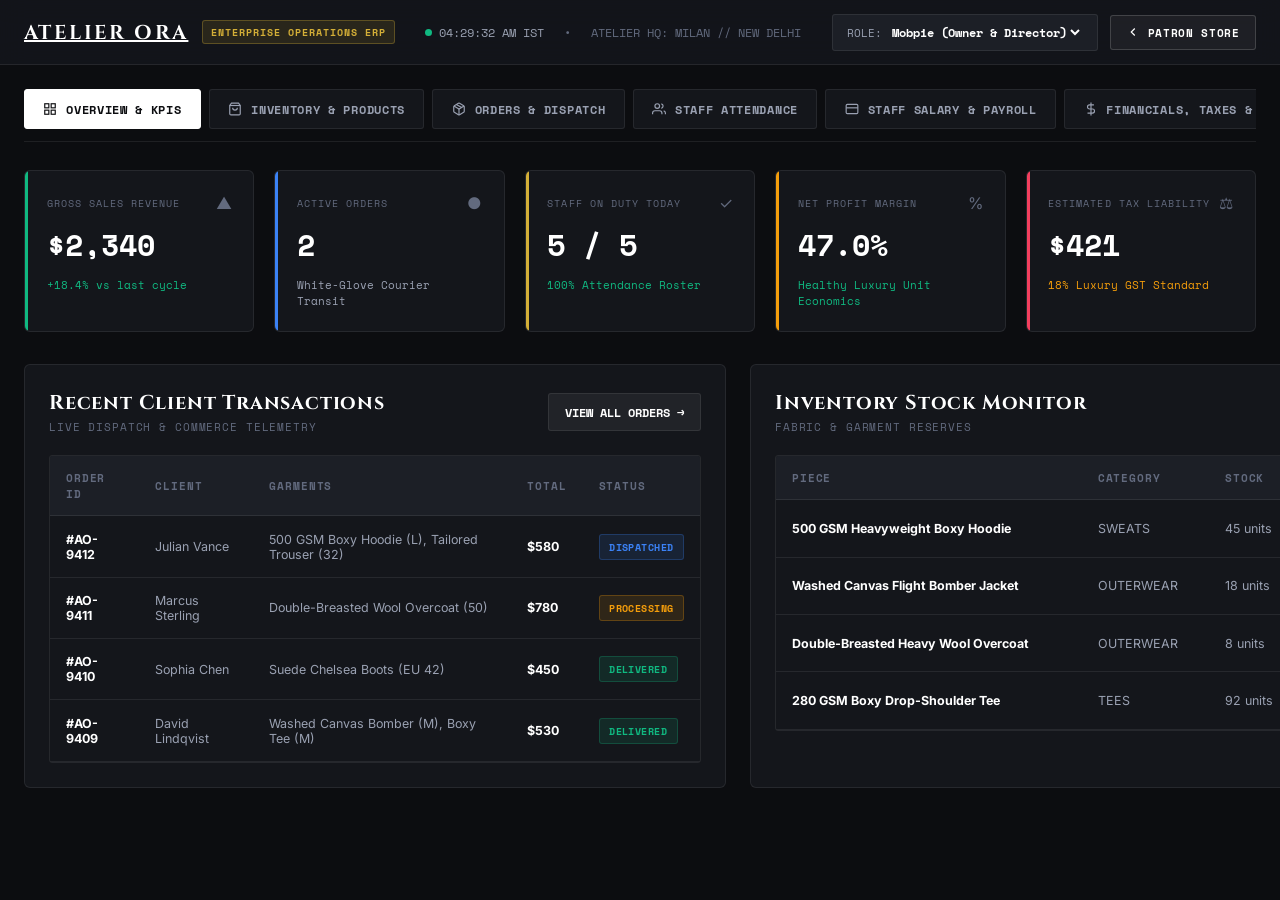
==== admin.html @ 7eea894b "feat: complete 2-sided architecture (Client Storefront + Staff & Owner ERP), mobile responsiveness f" ====
<!DOCTYPE html>
<html lang="en">
<head>
  <meta charset="UTF-8">
  <meta name="viewport" content="width=device-width, initial-scale=1.0, maximum-scale=1.0, user-scalable=no">
  <title>ATELIER ORA // ENTERPRISE ERP &amp; OPERATIONS SUITE</title>
  <meta name="description" content="Back-office enterprise operations console for Atelier Ora. Inventory, staff attendance, payroll, P&L, taxes, and order fulfillment.">
  <link rel="stylesheet" href="assets/css/admin.css">
  <link rel="preconnect" href="https://fonts.googleapis.com">
  <link rel="preconnect" href="https://fonts.gstatic.com" crossorigin>
  <link href="https://fonts.googleapis.com/css2?family=Cinzel:wght@600;700;800&family=Inter:wght@400;500;600;700&family=Space+Mono:wght@400;700&display=swap" rel="stylesheet">
</head>
<body class="admin-body">

  <!-- Executive Header -->
  <header class="admin-header">
    <div class="admin-header-inner">
      <div class="admin-brand-wrap">
        <a href="index.html" class="admin-brand-logo">ATELIER ORA</a>
        <span class="admin-badge-erp">ENTERPRISE OPERATIONS ERP</span>
      </div>

      <div class="admin-header-center">
        <div class="live-ist-clock">
          <span class="clock-dot"></span>
          <span id="ist-clock-time">--:--:-- IST</span>
        </div>
        <span>&bull;</span>
        <span>ATELIER HQ: MILAN // NEW DELHI</span>
      </div>

      <div class="admin-header-actions">
        <div class="role-pill">
          <span>ROLE:</span>
          <select class="role-select" aria-label="Executive Role">
            <option value="owner" selected>Mobpie (Owner &amp; Director)</option>
            <option value="manager">Studio Operations Manager</option>
            <option value="accountant">Financial Comptroller</option>
          </select>
        </div>

        <a href="index.html" class="btn-store-switch" title="Switch to Public Customer Store">
          <svg width="14" height="14" viewBox="0 0 24 24" fill="none" stroke="currentColor" stroke-width="2">
            <polyline points="15 18 9 12 15 6"></polyline>
          </svg>
          <span>PATRON STORE</span>
        </a>
      </div>
    </div>
  </header>

  <!-- Main ERP Container -->
  <main class="admin-main-container">

    <!-- Top Navigation Tabs Bar -->
    <nav class="admin-tabs-nav font-mono">
      <button type="button" class="admin-tab-btn active" data-tab="tab-dashboard">
        <svg width="14" height="14" viewBox="0 0 24 24" fill="none" stroke="currentColor" stroke-width="2">
          <rect x="3" y="3" width="7" height="7"></rect>
          <rect x="14" y="3" width="7" height="7"></rect>
          <rect x="14" y="14" width="7" height="7"></rect>
          <rect x="3" y="14" width="7" height="7"></rect>
        </svg>
        <span>OVERVIEW &amp; KPIS</span>
      </button>

      <button type="button" class="admin-tab-btn" data-tab="tab-inventory">
        <svg width="14" height="14" viewBox="0 0 24 24" fill="none" stroke="currentColor" stroke-width="2">
          <path d="M6 2L3 6v14a2 2 0 0 0 2 2h14a2 2 0 0 0 2-2V6l-3-4z"></path>
          <line x1="3" y1="6" x2="21" y2="6"></line>
          <path d="M16 10a4 4 0 0 1-8 0"></path>
        </svg>
        <span>INVENTORY &amp; PRODUCTS</span>
      </button>

      <button type="button" class="admin-tab-btn" data-tab="tab-orders">
        <svg width="14" height="14" viewBox="0 0 24 24" fill="none" stroke="currentColor" stroke-width="2">
          <line x1="16.5" y1="9.4" x2="7.5" y2="4.21"></line>
          <path d="M21 16V8a2 2 0 0 0-1-1.73l-7-4a2 2 0 0 0-2 0l-7 4A2 2 0 0 0 3 8v8a2 2 0 0 0 1 1.73l7 4a2 2 0 0 0 2 0l7-4A2 2 0 0 0 21 16z"></path>
          <polyline points="3.27 6.96 12 12.01 20.73 6.96"></polyline>
          <line x1="12" y1="22.08" x2="12" y2="12"></line>
        </svg>
        <span>ORDERS &amp; DISPATCH</span>
      </button>

      <button type="button" class="admin-tab-btn" data-tab="tab-attendance">
        <svg width="14" height="14" viewBox="0 0 24 24" fill="none" stroke="currentColor" stroke-width="2">
          <path d="M17 21v-2a4 4 0 0 0-4-4H5a4 4 0 0 0-4 4v2"></path>
          <circle cx="9" cy="7" r="4"></circle>
          <path d="M23 21v-2a4 4 0 0 0-3-3.87"></path>
          <path d="M16 3.13a4 4 0 0 1 0 7.75"></path>
        </svg>
        <span>STAFF ATTENDANCE</span>
      </button>

      <button type="button" class="admin-tab-btn" data-tab="tab-payroll">
        <svg width="14" height="14" viewBox="0 0 24 24" fill="none" stroke="currentColor" stroke-width="2">
          <rect x="2" y="4" width="20" height="16" rx="2"></rect>
          <line x1="2" y1="10" x2="22" y2="10"></line>
        </svg>
        <span>STAFF SALARY &amp; PAYROLL</span>
      </button>

      <button type="button" class="admin-tab-btn" data-tab="tab-finances">
        <svg width="14" height="14" viewBox="0 0 24 24" fill="none" stroke="currentColor" stroke-width="2">
          <line x1="12" y1="1" x2="12" y2="23"></line>
          <path d="M17 5H9.5a3.5 3.5 0 0 0 0 7h5a3.5 3.5 0 0 1 0 7H6"></path>
        </svg>
        <span>FINANCIALS, TAXES &amp; P&amp;L</span>
      </button>
    </nav>

    <!-- TAB 1: EXECUTIVE DASHBOARD -->
    <section id="tab-dashboard" class="admin-tab-pane active">
      <!-- KPI Stats Grid -->
      <div class="kpi-grid">
        <div class="kpi-card emerald">
          <div class="kpi-top-row">
            <span class="kpi-label">GROSS SALES REVENUE</span>
            <span class="kpi-icon">&#9650;</span>
          </div>
          <div id="kpi-revenue" class="kpi-value">$2,340</div>
          <div class="kpi-sub positive">+18.4% vs last cycle</div>
        </div>

        <div class="kpi-card blue">
          <div class="kpi-top-row">
            <span class="kpi-label">ACTIVE ORDERS</span>
            <span class="kpi-icon">&#9679;</span>
          </div>
          <div id="kpi-orders" class="kpi-value">2</div>
          <div class="kpi-sub">White-Glove Courier Transit</div>
        </div>

        <div class="kpi-card">
          <div class="kpi-top-row">
            <span class="kpi-label">STAFF ON DUTY TODAY</span>
            <span class="kpi-icon">&#10003;</span>
          </div>
          <div id="kpi-attendance" class="kpi-value">5 / 5</div>
          <div class="kpi-sub positive">100% Attendance Roster</div>
        </div>

        <div class="kpi-card amber">
          <div class="kpi-top-row">
            <span class="kpi-label">NET PROFIT MARGIN</span>
            <span class="kpi-icon">%</span>
          </div>
          <div id="kpi-margin" class="kpi-value">34.2%</div>
          <div class="kpi-sub positive">Healthy Luxury Unit Economics</div>
        </div>

        <div class="kpi-card rose">
          <div class="kpi-top-row">
            <span class="kpi-label">ESTIMATED TAX LIABILITY</span>
            <span class="kpi-icon">&#9878;</span>
          </div>
          <div id="kpi-tax" class="kpi-value">$421</div>
          <div class="kpi-sub warning">18% Luxury GST Standard</div>
        </div>
      </div>

      <!-- Split Grid: Recent Orders & Inventory Alerts -->
      <div class="dashboard-split-grid">
        <!-- Recent Orders Panel -->
        <div class="admin-panel">
          <div class="panel-header">
            <div class="panel-title-wrap">
              <h3>Recent Client Transactions</h3>
              <p class="panel-subtitle">LIVE DISPATCH &amp; COMMERCE TELEMETRY</p>
            </div>
            <button type="button" class="btn-admin-secondary font-mono" onclick="window.switchAdminTab('tab-orders')">
              VIEW ALL ORDERS &rarr;
            </button>
          </div>

          <div class="table-responsive-wrapper">
            <table class="admin-data-table">
              <thead>
                <tr>
                  <th>ORDER ID</th>
                  <th>CLIENT</th>
                  <th>GARMENTS</th>
                  <th>TOTAL</th>
                  <th>STATUS</th>
                </tr>
              </thead>
              <tbody id="dashboard-recent-orders-table">
                <!-- Populated dynamically -->
              </tbody>
            </table>
          </div>
        </div>

        <!-- Inventory Stock Alerts Panel -->
        <div class="admin-panel">
          <div class="panel-header">
            <div class="panel-title-wrap">
              <h3>Inventory Stock Monitor</h3>
              <p class="panel-subtitle">FABRIC &amp; GARMENT RESERVES</p>
            </div>
            <button type="button" class="btn-admin-secondary font-mono" onclick="window.switchAdminTab('tab-inventory')">
              MANAGE &rarr;
            </button>
          </div>

          <div class="table-responsive-wrapper">
            <table class="admin-data-table">
              <thead>
                <tr>
                  <th>PIECE</th>
                  <th>CATEGORY</th>
                  <th>STOCK</th>
                  <th>STATUS</th>
                </tr>
              </thead>
              <tbody id="dashboard-top-inventory-table">
                <!-- Populated dynamically -->
              </tbody>
            </table>
          </div>
        </div>
      </div>
    </section>

    <!-- TAB 2: INVENTORY & PRODUCT CATALOG MANAGEMENT -->
    <section id="tab-inventory" class="admin-tab-pane">
      <div class="admin-panel">
        <div class="panel-header">
          <div class="panel-title-wrap">
            <h3>Enterprise Product Catalog &amp; Stock Levels</h3>
            <p class="panel-subtitle">MANAGE LIVE PRODUCTION SKUS &bull; SYNCED WITH PUBLIC STOREFRONT</p>
          </div>

          <button type="button" class="btn-admin-primary font-mono" onclick="window.openAddProductModal()">
            <svg width="14" height="14" viewBox="0 0 24 24" fill="none" stroke="currentColor" stroke-width="2.5">
              <line x1="12" y1="5" x2="12" y2="19"></line>
              <line x1="5" y1="12" x2="19" y2="12"></line>
            </svg>
            <span>ADD NEW GARMENT SKU</span>
          </button>
        </div>

        <div class="table-responsive-wrapper">
          <table class="admin-data-table">
            <thead>
              <tr>
                <th>GARMENT &amp; SKU</th>
                <th>CATEGORY</th>
                <th>RETAIL PRICE</th>
                <th>UNIT COGS</th>
                <th>STOCK COUNT</th>
                <th>HEALTH</th>
                <th>ACTIONS</th>
              </tr>
            </thead>
            <tbody id="inventory-table-body">
              <!-- Populated dynamically -->
            </tbody>
          </table>
        </div>
      </div>
    </section>

    <!-- TAB 3: ORDERS & FULFILLMENT -->
    <section id="tab-orders" class="admin-tab-pane">
      <div class="admin-panel">
        <div class="panel-header">
          <div class="panel-title-wrap">
            <h3>Fulfillment &amp; Client Orders Roster</h3>
            <p class="panel-subtitle">WHITE-GLOVE DISPATCH TRACKING &bull; REAL-TIME STATUS SWITCHER</p>
          </div>
        </div>

        <div class="table-responsive-wrapper">
          <table class="admin-data-table">
            <thead>
              <tr>
                <th>ORDER ID</th>
                <th>PATRON</th>
                <th>ITEMS ALLOCATED</th>
                <th>AMOUNT</th>
                <th>DESTINATION</th>
                <th>FULFILLMENT STATUS</th>
                <th>TIMESTAMP</th>
              </tr>
            </thead>
            <tbody id="orders-table-body">
              <!-- Populated dynamically -->
            </tbody>
          </table>
        </div>
      </div>
    </section>

    <!-- TAB 4: STAFF ATTENDANCE REGISTER -->
    <section id="tab-attendance" class="admin-tab-pane">
      <div class="admin-panel">
        <div class="panel-header">
          <div class="panel-title-wrap">
            <h3>Atelier Staff Daily Attendance Register</h3>
            <p class="panel-subtitle">CLICK P (PRESENT), L (LATE), OR A (ABSENT) TO LOG ATTENDANCE</p>
          </div>
        </div>

        <div class="table-responsive-wrapper">
          <table class="admin-data-table">
            <thead>
              <tr>
                <th>PERSONNEL</th>
                <th>DIVISION</th>
                <th>STATUS</th>
                <th>PUNCH IN</th>
                <th>PUNCH OUT</th>
                <th>QUICK TOGGLE</th>
              </tr>
            </thead>
            <tbody id="attendance-table-body">
              <!-- Populated dynamically -->
            </tbody>
          </table>
        </div>
      </div>
    </section>

    <!-- TAB 5: STAFF PAYROLL & SALARIES -->
    <section id="tab-payroll" class="admin-tab-pane">
      <div class="admin-panel">
        <div class="panel-header">
          <div class="panel-title-wrap">
            <h3>Staff Payroll &amp; Compensation Ledger</h3>
            <p class="panel-subtitle">BASE SALARY, OVERTIME, TAX DEDUCTIONS &bull; NET MONTHLY PAYABLE</p>
          </div>

          <div style="display: flex; align-items: center; gap: 1rem;">
            <div class="font-mono" style="font-size: 0.8rem; color: var(--admin-text-secondary);">
              <span>MONTHLY PAYROLL OUTFLOW:</span>
              <strong id="total-payroll-outflow" style="color: #ffffff; margin-left: 0.4rem; font-size: 1rem;">₹0</strong>
            </div>

            <button type="button" class="btn-admin-primary font-mono" onclick="window.disbursePayroll()">
              <span>DISBURSE PAYROLL VIA WIRE</span>
            </button>
          </div>
        </div>

        <div class="table-responsive-wrapper">
          <table class="admin-data-table">
            <thead>
              <tr>
                <th>PERSONNEL</th>
                <th>BASE MONTHLY PAY</th>
                <th>OVERTIME / BONUS</th>
                <th>TDS / DEDUCTIONS</th>
                <th>NET PAYABLE</th>
                <th>VOUCHER</th>
              </tr>
            </thead>
            <tbody id="payroll-table-body">
              <!-- Populated dynamically -->
            </tbody>
          </table>
        </div>
      </div>
    </section>

    <!-- TAB 6: FINANCIALS, TAXES & P&L STATEMENT -->
    <section id="tab-finances" class="admin-tab-pane">
      <div class="pnl-grid">
        <!-- P&L Statement Panel -->
        <div class="admin-panel">
          <div class="panel-header">
            <div class="panel-title-wrap">
              <h3>Profit &amp; Loss (P&amp;L) Income Statement</h3>
              <p class="panel-subtitle">FISCAL PERIOD // AUTUMN WINTER 2026</p>
            </div>
          </div>

          <div class="pnl-statement-box font-mono">
            <div class="pnl-row subtotal">
              <span>( + ) GROSS CLIENT SALES</span>
              <span id="pnl-gross-rev">$0.00</span>
            </div>

            <div class="pnl-row deduct">
              <span>( - ) COST OF GOODS SOLD (FABRIC, HARDWARE, MILLING)</span>
              <span id="pnl-cogs">-$0.00</span>
            </div>

            <div class="pnl-row subtotal" style="color: var(--admin-accent-gold);">
              <span>= GROSS MARGIN (BEFORE OPEX)</span>
              <span id="pnl-gross-profit">$0.00</span>
            </div>

            <div class="pnl-row deduct">
              <span>( - ) OPERATING EXPENSES (STAFF PAYROLL + STUDIO LOGISTICS)</span>
              <span id="pnl-opex">-$9,200.00</span>
            </div>

            <div class="pnl-row deduct">
              <span>( - ) ESTIMATED NET APPAREL TAX LIABILITY</span>
              <span id="tax-net-payable-row">18% Rate</span>
            </div>

            <div class="pnl-row total">
              <span>= NET OPERATING PROFIT</span>
              <span id="pnl-net-profit">$0.00</span>
            </div>
          </div>
        </div>

        <!-- Tax Breakdown Card -->
        <div class="tax-breakdown-card font-mono">
          <div>
            <h4 style="font-family: var(--font-display); font-size: 1.15rem; color: #ffffff;">Tax Liability Breakdown</h4>
            <p style="font-size: 0.68rem; color: var(--admin-text-muted); margin-top: 0.2rem;">
              GST / VAT REGIME COMPLIANCE &bull; HSN CODE 6109 / 6201
            </p>
          </div>

          <div class="tax-item">
            <span style="color: var(--admin-text-muted);">OUTPUT TAX (18% COLLECTED):</span>
            <strong id="tax-gross-collected" style="color: #ffffff;">$0.00</strong>
          </div>

          <div class="tax-item">
            <span style="color: var(--admin-text-muted);">INPUT TAX CREDIT (ITC APPLIED):</span>
            <strong id="tax-input-credit" style="color: var(--admin-accent-emerald);">-$0.00</strong>
          </div>

          <div style="border-top: 1px solid var(--admin-border-subtle); padding-top: 0.75rem;" class="tax-item">
            <span style="color: var(--admin-accent-gold); font-weight: 700;">NET TAX PAYABLE TO GOVT:</span>
            <strong id="tax-net-payable" style="color: var(--admin-accent-gold); font-size: 1.1rem;">$0.00</strong>
          </div>

          <div style="background: rgba(255, 255, 255, 0.03); padding: 0.85rem; border-radius: var(--radius-xs); font-size: 0.7rem; color: var(--admin-text-muted); line-height: 1.6;">
            <strong>COMPLIANCE STATUS:</strong> Validated for Q3 filing. Zero late penalties accrued. Direct e-invoice QR code generation enabled.
          </div>
        </div>
      </div>
    </section>

  </main>

  <!-- Modal: Add Product to E-Commerce Catalog -->
  <div id="add-product-modal" class="admin-modal-overlay">
    <div class="admin-modal-box">
      <button type="button" class="modal-close-x" onclick="window.closeAddProductModal()">&times;</button>
      
      <div style="margin-bottom: 1.25rem;">
        <span class="admin-badge-erp font-mono">NEW APPAREL SKU</span>
        <h3 style="font-family: var(--font-display); font-size: 1.35rem; color: #ffffff; margin-top: 0.35rem;">
          Add Product to Catalog
        </h3>
        <p style="font-size: 0.72rem; color: var(--admin-text-muted); font-family: var(--font-mono);">
          Instantly integrates into the client storefront.
        </p>
      </div>

      <form id="add-product-form">
        <div class="admin-form-group">
          <label for="prod-title" class="admin-label">GARMENT TITLE</label>
          <input type="text" id="prod-title" class="admin-input" placeholder="e.g. 600 GSM Mohair Oversized Cardigan" required>
        </div>

        <div class="form-grid-2">
          <div class="admin-form-group">
            <label for="prod-category" class="admin-label">CATEGORY</label>
            <select id="prod-category" class="admin-select">
              <option value="sweats">Sweats &amp; Loungewear</option>
              <option value="outerwear">Outerwear &amp; Coats</option>
              <option value="tees">Tees &amp; Tops</option>
              <option value="trousers">Trousers &amp; Tailoring</option>
              <option value="footwear">Footwear</option>
            </select>
          </div>

          <div class="admin-form-group">
            <label for="prod-price" class="admin-label">RETAIL PRICE ($ USD)</label>
            <input type="number" id="prod-price" class="admin-input" placeholder="380" required>
          </div>
        </div>

        <div class="form-grid-2">
          <div class="admin-form-group">
            <label for="prod-stock" class="admin-label">INITIAL STOCK UNITS</label>
            <input type="number" id="prod-stock" class="admin-input" placeholder="25" required>
          </div>

          <div class="admin-form-group">
            <label for="prod-cogs" class="admin-label">ESTIMATED COGS ($ USD)</label>
            <input type="number" id="prod-cogs" class="admin-input" placeholder="110">
          </div>
        </div>

        <div class="admin-form-group">
          <label for="prod-img" class="admin-label">IMAGE PATH OR URL</label>
          <input type="text" id="prod-img" class="admin-input" value="assets/images/garment-hoodie-oatmeal.jpg" placeholder="assets/images/...">
        </div>

        <div style="display: flex; justify-content: flex-end; gap: 0.75rem; margin-top: 1.5rem;">
          <button type="button" class="btn-admin-secondary font-mono" onclick="window.closeAddProductModal()">CANCEL</button>
          <button type="submit" class="btn-admin-primary font-mono">INTEGRATE SKU</button>
        </div>
      </form>
    </div>
  </div>

  <!-- Scripts -->
  <script src="assets/js/admin-portal.js"></script>

</body>
</html>
---- assets/css/admin.css ----
/* ==========================================================================
   ATELIER ORA // ENTERPRISE ERP & OPERATIONS SUITE
   Executive Back-Office Stylesheet: Inventory, Staff, Payroll, Taxes & P&L
   ========================================================================== */

:root {
  --admin-bg-base: #0c0d10;
  --admin-bg-surface: #14161b;
  --admin-bg-card: #1c1f26;
  --admin-bg-elevated: #252a34;
  --admin-border-subtle: rgba(255, 255, 255, 0.08);
  --admin-border-strong: rgba(255, 255, 255, 0.16);
  --admin-text-primary: #ffffff;
  --admin-text-secondary: #9aa1b2;
  --admin-text-muted: #626a7e;
  
  --admin-accent-gold: #d4af37;
  --admin-accent-gold-dim: rgba(212, 175, 55, 0.12);
  --admin-accent-emerald: #10b981;
  --admin-accent-emerald-dim: rgba(16, 185, 129, 0.12);
  --admin-accent-amber: #f59e0b;
  --admin-accent-amber-dim: rgba(245, 158, 11, 0.12);
  --admin-accent-rose: #f43f5e;
  --admin-accent-rose-dim: rgba(244, 63, 94, 0.12);
  --admin-accent-blue: #3b82f6;
  --admin-accent-blue-dim: rgba(59, 130, 246, 0.12);

  --font-display: 'Cinzel', 'Playfair Display', Georgia, serif;
  --font-mono: 'Space Mono', 'JetBrains Mono', monospace;
  --font-body: 'Inter', -apple-system, BlinkMacSystemFont, 'Segoe UI', Roboto, sans-serif;
  
  --radius-xs: 3px;
  --radius-sm: 6px;
  --radius-md: 10px;
  --radius-lg: 16px;
}

* {
  box-sizing: border-box;
  margin: 0;
  padding: 0;
}

body.admin-body {
  background-color: var(--admin-bg-base);
  color: var(--admin-text-primary);
  font-family: var(--font-body);
  -webkit-font-smoothing: antialiased;
  min-height: 100vh;
  display: flex;
  flex-direction: column;
}

/* Header */
.admin-header {
  position: sticky;
  top: 0;
  z-index: 100;
  background: rgba(20, 22, 27, 0.94);
  backdrop-filter: blur(14px);
  -webkit-backdrop-filter: blur(14px);
  border-bottom: 1px solid var(--admin-border-subtle);
}

.admin-header-inner {
  display: flex;
  align-items: center;
  justify-content: space-between;
  padding: 0.85rem 1.5rem;
  max-width: 1440px;
  margin: 0 auto;
  gap: 1rem;
}

.admin-brand-wrap {
  display: flex;
  align-items: center;
  gap: 0.85rem;
  text-decoration: none;
}

.admin-brand-logo {
  font-family: var(--font-display);
  font-size: 1.25rem;
  font-weight: 700;
  letter-spacing: 0.12em;
  color: #ffffff;
}

.admin-badge-erp {
  font-family: var(--font-mono);
  font-size: 0.62rem;
  font-weight: 700;
  letter-spacing: 0.1em;
  background: var(--admin-accent-gold-dim);
  color: var(--admin-accent-gold);
  border: 1px solid rgba(212, 175, 55, 0.3);
  padding: 0.2rem 0.5rem;
  border-radius: var(--radius-xs);
}

.admin-header-center {
  display: flex;
  align-items: center;
  gap: 1.25rem;
  font-family: var(--font-mono);
  font-size: 0.72rem;
  color: var(--admin-text-muted);
}

.live-ist-clock {
  display: flex;
  align-items: center;
  gap: 0.45rem;
  color: var(--admin-text-secondary);
}

.clock-dot {
  width: 7px;
  height: 7px;
  background: var(--admin-accent-emerald);
  border-radius: 50%;
  animation: pulse 2s infinite;
}

@keyframes pulse {
  0%, 100% { opacity: 1; transform: scale(1); }
  50% { opacity: 0.4; transform: scale(0.85); }
}

.admin-header-actions {
  display: flex;
  align-items: center;
  gap: 0.75rem;
}

.btn-store-switch {
  display: inline-flex;
  align-items: center;
  gap: 0.5rem;
  background: rgba(255, 255, 255, 0.05);
  border: 1px solid var(--admin-border-strong);
  color: #ffffff;
  padding: 0.5rem 0.95rem;
  border-radius: var(--radius-xs);
  font-family: var(--font-mono);
  font-size: 0.7rem;
  font-weight: 700;
  letter-spacing: 0.06em;
  text-decoration: none;
  transition: all 0.2s ease;
}

.btn-store-switch:hover {
  background: #ffffff;
  color: #0c0d10;
}

.role-pill {
  display: inline-flex;
  align-items: center;
  gap: 0.4rem;
  background: var(--admin-bg-card);
  border: 1px solid var(--admin-border-subtle);
  padding: 0.5rem 0.85rem;
  border-radius: var(--radius-xs);
  font-family: var(--font-mono);
  font-size: 0.7rem;
  color: var(--admin-text-secondary);
}

.role-select {
  background: transparent;
  border: none;
  color: #ffffff;
  font-family: var(--font-mono);
  font-size: 0.72rem;
  font-weight: 700;
  outline: none;
  cursor: pointer;
}

/* Layout */
.admin-main-container {
  max-width: 1440px;
  margin: 0 auto;
  width: 100%;
  padding: 1.5rem;
  flex: 1;
}

/* Tab Navigation Bar */
.admin-tabs-nav {
  display: flex;
  align-items: center;
  gap: 0.5rem;
  overflow-x: auto;
  padding-bottom: 0.75rem;
  margin-bottom: 1.75rem;
  border-bottom: 1px solid var(--admin-border-subtle);
  -webkit-overflow-scrolling: touch;
  scrollbar-width: none;
}

.admin-tabs-nav::-webkit-scrollbar {
  display: none;
}

.admin-tab-btn {
  display: flex;
  align-items: center;
  gap: 0.55rem;
  background: var(--admin-bg-surface);
  border: 1px solid var(--admin-border-subtle);
  color: var(--admin-text-secondary);
  padding: 0.65rem 1.15rem;
  border-radius: var(--radius-xs);
  font-family: var(--font-mono);
  font-size: 0.72rem;
  font-weight: 700;
  letter-spacing: 0.06em;
  cursor: pointer;
  white-space: nowrap;
  transition: all 0.2s ease;
}

.admin-tab-btn:hover {
  color: #ffffff;
  border-color: var(--admin-border-strong);
  background: var(--admin-bg-card);
}

.admin-tab-btn.active {
  background: #ffffff;
  color: #0c0d10;
  border-color: #ffffff;
}

/* Tab Panes */
.admin-tab-pane {
  display: none;
  animation: fadeIn 0.25s ease;
}

.admin-tab-pane.active {
  display: block;
}

@keyframes fadeIn {
  from { opacity: 0; transform: translateY(4px); }
  to { opacity: 1; transform: translateY(0); }
}

/* KPI Summary Cards Grid */
.kpi-grid {
  display: grid;
  grid-template-columns: repeat(auto-fit, minmax(220px, 1fr));
  gap: 1.25rem;
  margin-bottom: 2rem;
}

.kpi-card {
  background: var(--admin-bg-surface);
  border: 1px solid var(--admin-border-subtle);
  border-radius: var(--radius-sm);
  padding: 1.35rem;
  display: flex;
  flex-direction: column;
  gap: 0.65rem;
  position: relative;
  overflow: hidden;
}

.kpi-card::before {
  content: '';
  position: absolute;
  top: 0;
  left: 0;
  width: 3px;
  height: 100%;
  background: var(--admin-accent-gold);
}

.kpi-card.emerald::before { background: var(--admin-accent-emerald); }
.kpi-card.blue::before { background: var(--admin-accent-blue); }
.kpi-card.amber::before { background: var(--admin-accent-amber); }
.kpi-card.rose::before { background: var(--admin-accent-rose); }

.kpi-top-row {
  display: flex;
  align-items: center;
  justify-content: space-between;
}

.kpi-label {
  font-family: var(--font-mono);
  font-size: 0.65rem;
  color: var(--admin-text-muted);
  letter-spacing: 0.1em;
}

.kpi-icon {
  color: var(--admin-text-muted);
}

.kpi-value {
  font-family: var(--font-mono);
  font-size: 1.85rem;
  font-weight: 700;
  color: #ffffff;
}

.kpi-sub {
  font-family: var(--font-mono);
  font-size: 0.68rem;
  color: var(--admin-text-secondary);
}

.kpi-sub.positive { color: var(--admin-accent-emerald); }
.kpi-sub.warning { color: var(--admin-accent-amber); }

/* Dashboard Split Grid */
.dashboard-split-grid {
  display: grid;
  grid-template-columns: 1.4fr 1fr;
  gap: 1.5rem;
  margin-bottom: 2rem;
}

/* Panels */
.admin-panel {
  background: var(--admin-bg-surface);
  border: 1px solid var(--admin-border-subtle);
  border-radius: var(--radius-sm);
  padding: 1.5rem;
  margin-bottom: 2rem;
}

.panel-header {
  display: flex;
  align-items: center;
  justify-content: space-between;
  margin-bottom: 1.25rem;
  flex-wrap: wrap;
  gap: 0.75rem;
}

.panel-title-wrap h3 {
  font-family: var(--font-display);
  font-size: 1.25rem;
  font-weight: 700;
  color: #ffffff;
  letter-spacing: 0.04em;
}

.panel-subtitle {
  font-family: var(--font-mono);
  font-size: 0.68rem;
  color: var(--admin-text-muted);
  letter-spacing: 0.08em;
  margin-top: 0.2rem;
}

/* Action Buttons */
.btn-admin-primary {
  display: inline-flex;
  align-items: center;
  gap: 0.5rem;
  background: var(--admin-accent-gold);
  color: #0c0d10;
  border: none;
  padding: 0.65rem 1.15rem;
  border-radius: var(--radius-xs);
  font-family: var(--font-mono);
  font-size: 0.72rem;
  font-weight: 700;
  letter-spacing: 0.06em;
  cursor: pointer;
  transition: all 0.2s ease;
}

.btn-admin-primary:hover {
  background: #f0c950;
  transform: translateY(-1px);
}

.btn-admin-secondary {
  display: inline-flex;
  align-items: center;
  gap: 0.5rem;
  background: rgba(255, 255, 255, 0.06);
  color: #ffffff;
  border: 1px solid var(--admin-border-subtle);
  padding: 0.6rem 1rem;
  border-radius: var(--radius-xs);
  font-family: var(--font-mono);
  font-size: 0.72rem;
  font-weight: 700;
  cursor: pointer;
  transition: all 0.2s ease;
}

.btn-admin-secondary:hover {
  background: rgba(255, 255, 255, 0.1);
  border-color: var(--admin-border-strong);
}

/* Data Tables */
.table-responsive-wrapper {
  overflow-x: auto;
  -webkit-overflow-scrolling: touch;
  width: 100%;
  border: 1px solid var(--admin-border-subtle);
  border-radius: var(--radius-xs);
}

.admin-data-table {
  width: 100%;
  border-collapse: collapse;
  font-size: 0.78rem;
  text-align: left;
  min-width: 650px;
}

.admin-data-table th {
  background: var(--admin-bg-card);
  color: var(--admin-text-muted);
  font-family: var(--font-mono);
  font-size: 0.68rem;
  font-weight: 700;
  letter-spacing: 0.08em;
  padding: 0.85rem 1rem;
  border-bottom: 1px solid var(--admin-border-subtle);
}

.admin-data-table td {
  padding: 0.95rem 1rem;
  border-bottom: 1px solid var(--admin-border-subtle);
  color: var(--admin-text-secondary);
  vertical-align: middle;
}

.admin-data-table tr:hover td {
  background: rgba(255, 255, 255, 0.02);
  color: #ffffff;
}

/* Status Chips */
.status-badge {
  display: inline-flex;
  align-items: center;
  gap: 0.35rem;
  padding: 0.25rem 0.6rem;
  border-radius: var(--radius-xs);
  font-family: var(--font-mono);
  font-size: 0.65rem;
  font-weight: 700;
  letter-spacing: 0.04em;
}

.status-badge.present,
.status-badge.delivered,
.status-badge.instock {
  background: var(--admin-accent-emerald-dim);
  color: var(--admin-accent-emerald);
  border: 1px solid rgba(16, 185, 129, 0.25);
}

.status-badge.late,
.status-badge.processing,
.status-badge.lowstock {
  background: var(--admin-accent-amber-dim);
  color: var(--admin-accent-amber);
  border: 1px solid rgba(245, 158, 11, 0.25);
}

.status-badge.absent,
.status-badge.cancelled {
  background: var(--admin-accent-rose-dim);
  color: var(--admin-accent-rose);
  border: 1px solid rgba(244, 63, 94, 0.25);
}

.status-badge.leave,
.status-badge.dispatched {
  background: var(--admin-accent-blue-dim);
  color: var(--admin-accent-blue);
  border: 1px solid rgba(59, 130, 246, 0.25);
}

/* Interactive Attendance Action Buttons */
.attendance-toggle-group {
  display: flex;
  gap: 0.35rem;
}

.btn-att {
  padding: 0.35rem 0.65rem;
  font-family: var(--font-mono);
  font-size: 0.62rem;
  font-weight: 700;
  border-radius: 2px;
  cursor: pointer;
  background: transparent;
  border: 1px solid var(--admin-border-subtle);
  color: var(--admin-text-muted);
  transition: all 0.15s ease;
}

.btn-att:hover {
  color: #ffffff;
  border-color: var(--admin-border-strong);
}

.btn-att.active-present {
  background: var(--admin-accent-emerald);
  color: #0c0d10;
  border-color: var(--admin-accent-emerald);
}

.btn-att.active-late {
  background: var(--admin-accent-amber);
  color: #0c0d10;
  border-color: var(--admin-accent-amber);
}

.btn-att.active-absent {
  background: var(--admin-accent-rose);
  color: #ffffff;
  border-color: var(--admin-accent-rose);
}

/* Modals */
.admin-modal-overlay {
  display: none;
  position: fixed;
  inset: 0;
  z-index: 500;
  background: rgba(0, 0, 0, 0.82);
  backdrop-filter: blur(10px);
  padding: 1.5rem;
  align-items: center;
  justify-content: center;
  overflow-y: auto;
}

.admin-modal-overlay.open {
  display: flex;
}

.admin-modal-box {
  background: var(--admin-bg-surface);
  border: 1px solid var(--admin-border-strong);
  border-radius: var(--radius-md);
  max-width: 600px;
  width: 100%;
  padding: 2rem;
  position: relative;
  box-shadow: 0 25px 50px -12px rgba(0, 0, 0, 0.5);
  animation: modalScale 0.2s ease;
}

@keyframes modalScale {
  from { opacity: 0; transform: scale(0.96); }
  to { opacity: 1; transform: scale(1); }
}

.modal-close-x {
  position: absolute;
  top: 1.25rem;
  right: 1.25rem;
  background: transparent;
  border: none;
  color: var(--admin-text-muted);
  font-size: 1.5rem;
  cursor: pointer;
  line-height: 1;
}

.modal-close-x:hover {
  color: #ffffff;
}

/* Forms */
.admin-form-group {
  margin-bottom: 1.25rem;
}

.admin-label {
  display: block;
  font-family: var(--font-mono);
  font-size: 0.68rem;
  font-weight: 700;
  color: var(--admin-text-secondary);
  letter-spacing: 0.08em;
  margin-bottom: 0.45rem;
}

.admin-input, .admin-select, .admin-textarea {
  width: 100%;
  background: var(--admin-bg-card);
  border: 1px solid var(--admin-border-subtle);
  border-radius: var(--radius-xs);
  padding: 0.75rem 1rem;
  color: #ffffff;
  font-family: var(--font-body);
  font-size: 0.85rem;
  outline: none;
  transition: border-color 0.2s ease;
}

.admin-input:focus, .admin-select:focus, .admin-textarea:focus {
  border-color: var(--admin-accent-gold);
}

.form-grid-2 {
  display: grid;
  grid-template-columns: 1fr 1fr;
  gap: 1rem;
}

/* P&L Statement Grid */
.pnl-grid {
  display: grid;
  grid-template-columns: 1.2fr 0.8fr;
  gap: 1.5rem;
}

.pnl-statement-box {
  background: var(--admin-bg-card);
  border: 1px solid var(--admin-border-subtle);
  border-radius: var(--radius-sm);
  padding: 1.5rem;
}

.pnl-row {
  display: flex;
  justify-content: space-between;
  align-items: center;
  padding: 0.75rem 0;
  border-bottom: 1px solid rgba(255, 255, 255, 0.05);
  font-size: 0.82rem;
}

.pnl-row.total {
  border-top: 1px solid var(--admin-border-strong);
  border-bottom: none;
  font-size: 1rem;
  font-weight: 700;
  padding-top: 1rem;
  color: var(--admin-accent-emerald);
}

.pnl-row.subtotal {
  font-weight: 700;
  color: #ffffff;
}

.pnl-row.deduct {
  color: var(--admin-accent-rose);
}

/* Tax Cards */
.tax-breakdown-card {
  background: var(--admin-bg-card);
  border: 1px solid var(--admin-border-subtle);
  border-radius: var(--radius-sm);
  padding: 1.5rem;
  display: flex;
  flex-direction: column;
  gap: 1rem;
}

.tax-item {
  display: flex;
  justify-content: space-between;
  align-items: center;
  font-family: var(--font-mono);
  font-size: 0.78rem;
}

/* Responsive */
@media (max-width: 960px) {
  .dashboard-split-grid,
  .pnl-grid {
    grid-template-columns: 1fr;
  }
}

@media (max-width: 640px) {
  .admin-header-inner {
    flex-direction: column;
    align-items: flex-start;
    padding: 0.85rem 1rem;
  }
  .admin-header-actions {
    width: 100%;
    justify-content: space-between;
  }
  .admin-main-container {
    padding: 1rem 0.75rem;
  }
  .form-grid-2 {
    grid-template-columns: 1fr;
  }
  .kpi-grid {
    grid-template-columns: 1fr;
  }
  .admin-modal-box {
    padding: 1.5rem 1rem;
  }
}
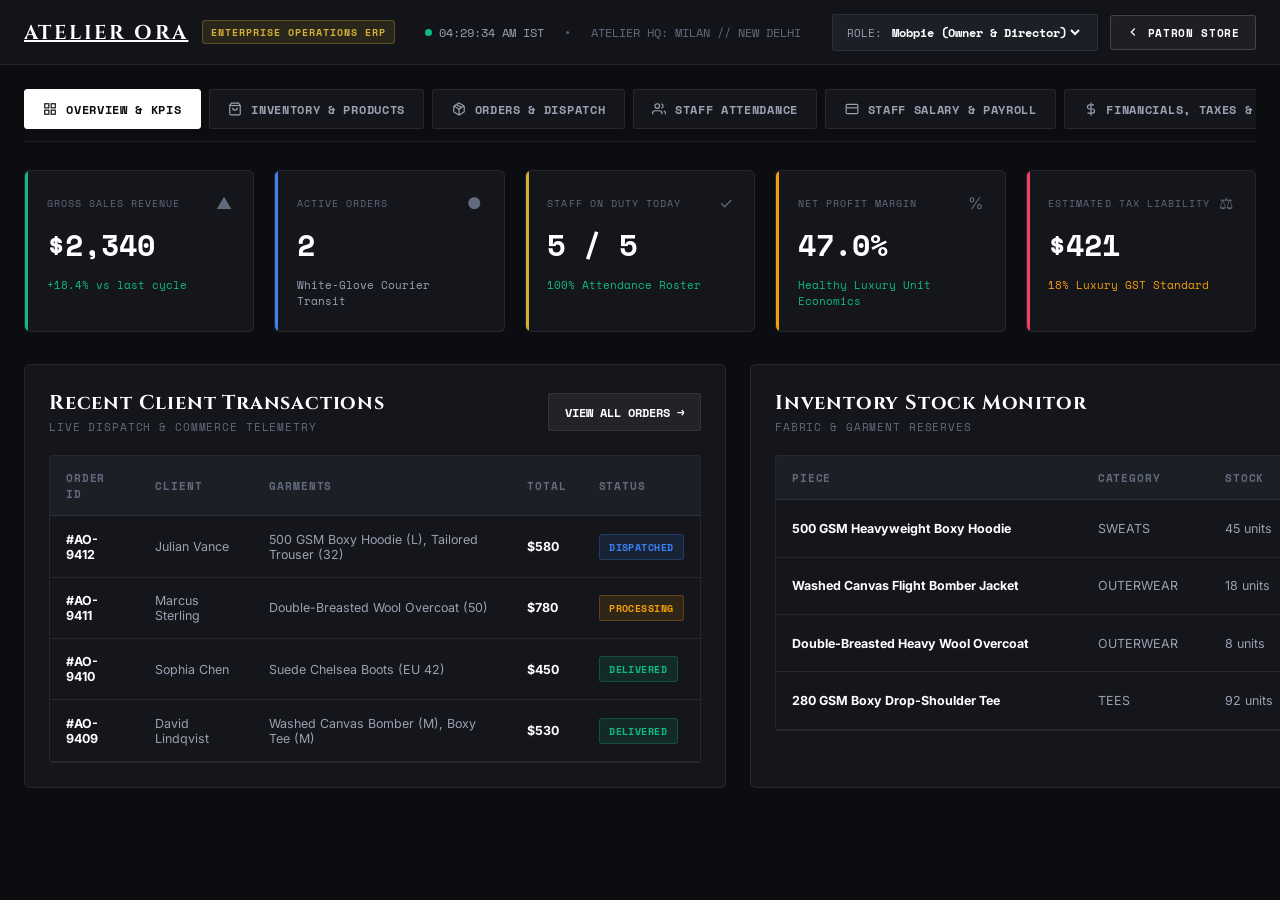
==== commit 55aaf685: "feat: complete mobile overhaul, slide drawer, sticky quick-add, zero-trap modal, and vector favicon" ====
--- a/admin.html
+++ b/admin.html
@@ -5,6 +5,7 @@
   <meta name="viewport" content="width=device-width, initial-scale=1.0, maximum-scale=1.0, user-scalable=no">
   <title>ATELIER ORA // ENTERPRISE ERP &amp; OPERATIONS SUITE</title>
   <meta name="description" content="Back-office enterprise operations console for Atelier Ora. Inventory, staff attendance, payroll, P&L, taxes, and order fulfillment.">
+  <link rel="icon" type="image/svg+xml" href="assets/images/favicon.svg">
   <link rel="stylesheet" href="assets/css/admin.css">
   <link rel="preconnect" href="https://fonts.googleapis.com">
   <link rel="preconnect" href="https://fonts.gstatic.com" crossorigin>
--- a/assets/css/admin.css
+++ b/assets/css/admin.css
@@ -692,21 +692,83 @@
     flex-direction: column;
     align-items: flex-start;
     padding: 0.85rem 1rem;
+    gap: 0.75rem;
+  }
+  .admin-header-center {
+    font-size: 0.65rem;
+    gap: 0.4rem;
   }
   .admin-header-actions {
     width: 100%;
     justify-content: space-between;
+    gap: 0.5rem;
+  }
+  .role-pill {
+    padding: 0.35rem 0.55rem;
+    font-size: 0.65rem;
+  }
+  .role-select {
+    font-size: 0.65rem;
+  }
+  .btn-store-switch {
+    padding: 0.45rem 0.65rem;
+    font-size: 0.65rem;
   }
   .admin-main-container {
-    padding: 1rem 0.75rem;
+    padding: 0.85rem 0.65rem;
+  }
+  .admin-tabs-nav {
+    gap: 0.35rem;
+    padding-bottom: 0.5rem;
+    margin-bottom: 1.25rem;
+  }
+  .admin-tab-btn {
+    padding: 0.55rem 0.85rem;
+    font-size: 0.65rem;
+    gap: 0.4rem;
+  }
+  .section-toolbar {
+    flex-direction: column;
+    align-items: flex-start;
+    gap: 0.75rem;
+  }
+  .toolbar-actions {
+    width: 100%;
+    flex-wrap: wrap;
+    gap: 0.5rem;
+  }
+  .btn-action-primary,
+  .btn-action-secondary {
+    flex: 1;
+    justify-content: center;
+    text-align: center;
+    font-size: 0.68rem;
+    padding: 0.65rem 0.85rem;
   }
   .form-grid-2 {
     grid-template-columns: 1fr;
   }
   .kpi-grid {
     grid-template-columns: 1fr;
+    gap: 0.75rem;
+  }
+  .kpi-card {
+    padding: 1.25rem 1rem;
+  }
+  .kpi-value {
+    font-size: 1.55rem;
+  }
+  .admin-modal-overlay {
+    padding: 0.75rem 0.5rem !important;
+    align-items: flex-start !important;
+    overflow-y: auto !important;
+    -webkit-overflow-scrolling: touch !important;
   }
   .admin-modal-box {
-    padding: 1.5rem 1rem;
-  }
-}
+    padding: 1.25rem 0.85rem !important;
+    max-height: none !important;
+    margin: 0.5rem auto !important;
+    width: 100% !important;
+    box-sizing: border-box !important;
+  }
+}
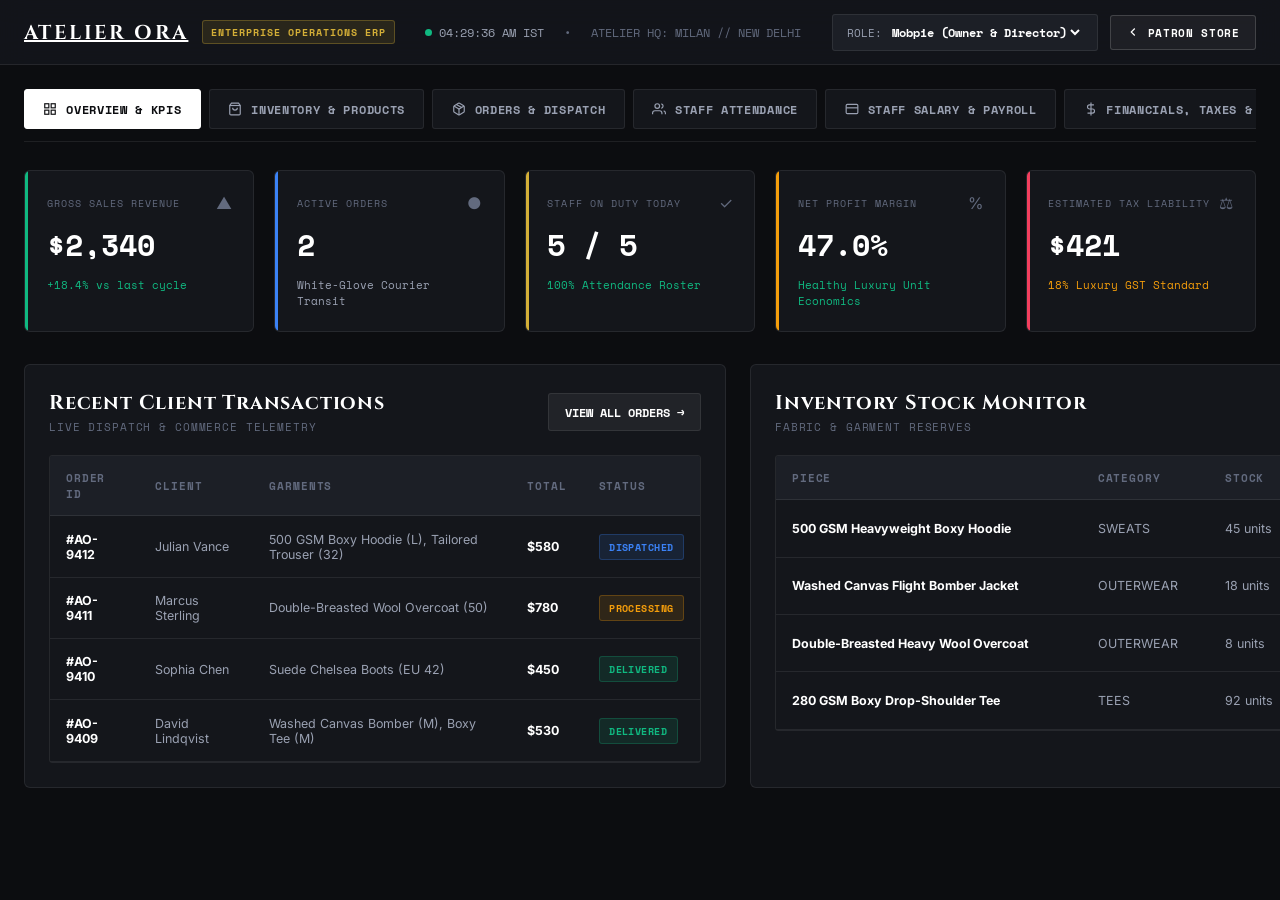
==== commit f96c6f77: "feat: set bespoke ORA typography text logo favicon with multi-res assets" ====
--- a/admin.html
+++ b/admin.html
@@ -5,7 +5,12 @@
   <meta name="viewport" content="width=device-width, initial-scale=1.0, maximum-scale=1.0, user-scalable=no">
   <title>ATELIER ORA // ENTERPRISE ERP &amp; OPERATIONS SUITE</title>
   <meta name="description" content="Back-office enterprise operations console for Atelier Ora. Inventory, staff attendance, payroll, P&L, taxes, and order fulfillment.">
-  <link rel="icon" type="image/svg+xml" href="assets/images/favicon.svg">
+  <link rel="icon" type="image/png" sizes="32x32" href="assets/images/favicon-32x32.png?v=3">
+  <link rel="icon" type="image/png" sizes="16x16" href="assets/images/favicon-16x16.png?v=3">
+  <link rel="apple-touch-icon" sizes="180x180" href="assets/images/apple-touch-icon.png?v=3">
+  <link rel="icon" type="image/svg+xml" href="assets/images/favicon.svg?v=3">
+  <link rel="icon" type="image/png" href="assets/images/favicon.png?v=3">
+  <link rel="shortcut icon" href="favicon.ico?v=3">
   <link rel="stylesheet" href="assets/css/admin.css">
   <link rel="preconnect" href="https://fonts.googleapis.com">
   <link rel="preconnect" href="https://fonts.gstatic.com" crossorigin>
